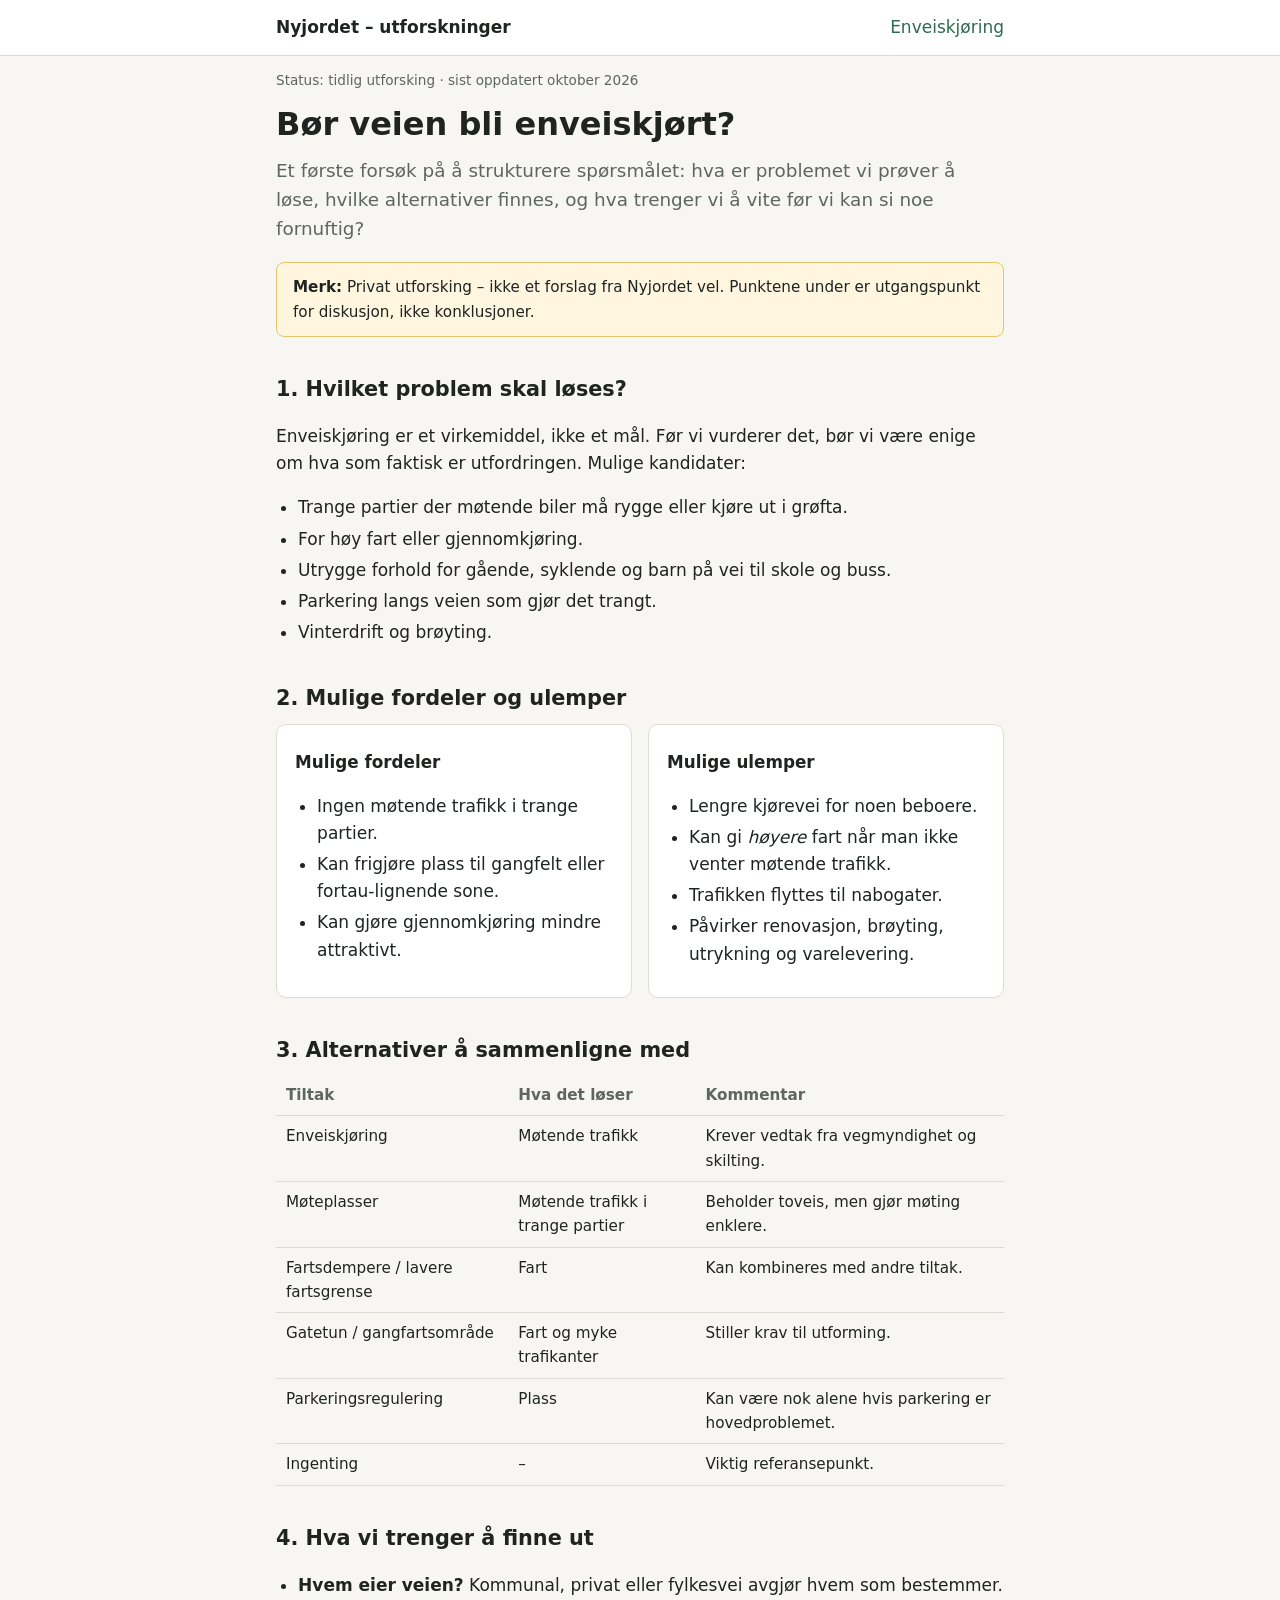
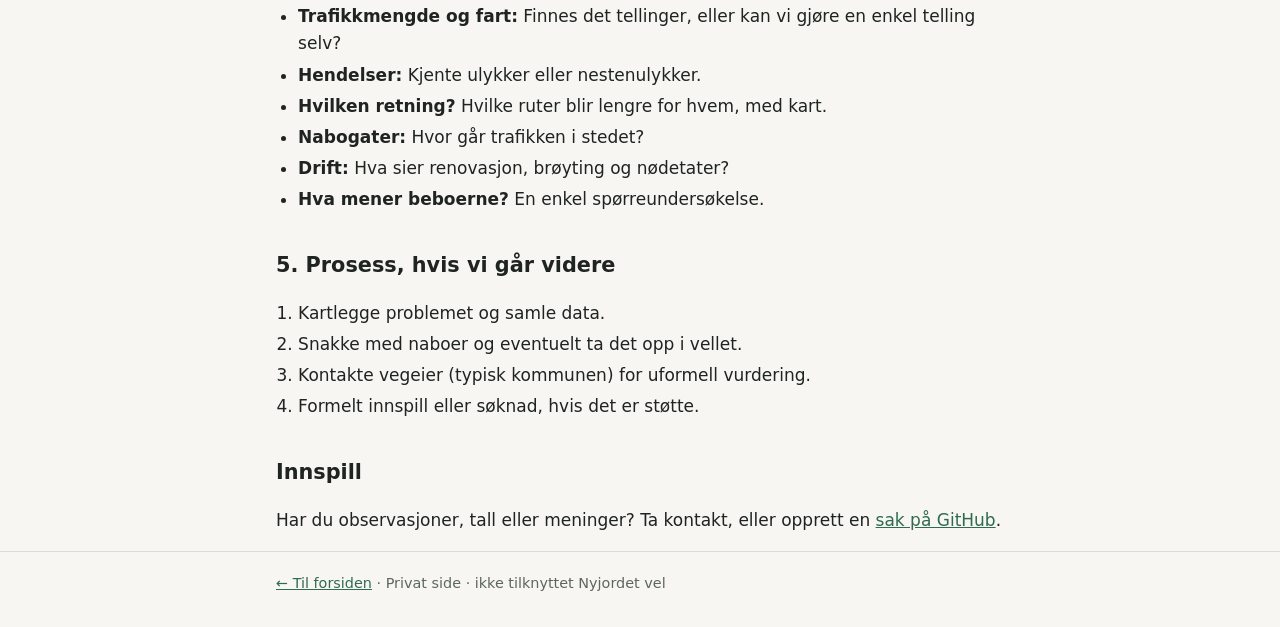
==== enveiskjoring/index.html @ 9915f5ab "Landingsside og side om enveiskjøring Co-Authored-By: Claude Opus 5.5 <noreply@anthropic.com>" ====
<!doctype html>
<html lang="no">
<head>
  <meta charset="utf-8">
  <meta name="viewport" content="width=device-width, initial-scale=1">
  <title>Enveiskjøring på Nyjordet?</title>
  <meta name="description" content="Utforsking av om det gir mening å gjøre veien på Nyjordet om til enveiskjørt.">
  <link rel="stylesheet" href="../style.css">
</head>
<body>
  <header class="site">
    <div class="wrap">
      <a class="brand" href="../">Nyjordet – utforskninger</a>
      <nav><a href="./" aria-current="page">Enveiskjøring</a></nav>
    </div>
  </header>
  <main class="wrap">
    <p class="status">Status: tidlig utforsking · sist oppdatert oktober 2026</p>
    <h1>Bør veien bli enveiskjørt?</h1>
    <p class="lead">Et første forsøk på å strukturere spørsmålet: hva er problemet vi prøver å løse, hvilke alternativer finnes, og hva trenger vi å vite før vi kan si noe fornuftig?</p>

    <p class="note"><strong>Merk:</strong> Privat utforsking – ikke et forslag fra Nyjordet vel. Punktene under er utgangspunkt for diskusjon, ikke konklusjoner.</p>

    <h2>1. Hvilket problem skal løses?</h2>
    <p>Enveiskjøring er et virkemiddel, ikke et mål. Før vi vurderer det, bør vi være enige om hva som faktisk er utfordringen. Mulige kandidater:</p>
    <ul>
      <li>Trange partier der møtende biler må rygge eller kjøre ut i grøfta.</li>
      <li>For høy fart eller gjennomkjøring.</li>
      <li>Utrygge forhold for gående, syklende og barn på vei til skole og buss.</li>
      <li>Parkering langs veien som gjør det trangt.</li>
      <li>Vinterdrift og brøyting.</li>
    </ul>

    <h2>2. Mulige fordeler og ulemper</h2>
    <div class="cols">
      <div>
        <h3>Mulige fordeler</h3>
        <ul>
          <li>Ingen møtende trafikk i trange partier.</li>
          <li>Kan frigjøre plass til gangfelt eller fortau-lignende sone.</li>
          <li>Kan gjøre gjennomkjøring mindre attraktivt.</li>
        </ul>
      </div>
      <div>
        <h3>Mulige ulemper</h3>
        <ul>
          <li>Lengre kjørevei for noen beboere.</li>
          <li>Kan gi <em>høyere</em> fart når man ikke venter møtende trafikk.</li>
          <li>Trafikken flyttes til nabogater.</li>
          <li>Påvirker renovasjon, brøyting, utrykning og varelevering.</li>
        </ul>
      </div>
    </div>

    <h2>3. Alternativer å sammenligne med</h2>
    <div class="table-scroll">
      <table>
        <thead><tr><th>Tiltak</th><th>Hva det løser</th><th>Kommentar</th></tr></thead>
        <tbody>
          <tr><td>Enveiskjøring</td><td>Møtende trafikk</td><td>Krever vedtak fra vegmyndighet og skilting.</td></tr>
          <tr><td>Møteplasser</td><td>Møtende trafikk i trange partier</td><td>Beholder toveis, men gjør møting enklere.</td></tr>
          <tr><td>Fartsdempere / lavere fartsgrense</td><td>Fart</td><td>Kan kombineres med andre tiltak.</td></tr>
          <tr><td>Gatetun / gangfartsområde</td><td>Fart og myke trafikanter</td><td>Stiller krav til utforming.</td></tr>
          <tr><td>Parkeringsregulering</td><td>Plass</td><td>Kan være nok alene hvis parkering er hovedproblemet.</td></tr>
          <tr><td>Ingenting</td><td>–</td><td>Viktig referansepunkt.</td></tr>
        </tbody>
      </table>
    </div>

    <h2>4. Hva vi trenger å finne ut</h2>
    <ul>
      <li><strong>Hvem eier veien?</strong> Kommunal, privat eller fylkesvei avgjør hvem som bestemmer.</li>
      <li><strong>Trafikkmengde og fart:</strong> Finnes det tellinger, eller kan vi gjøre en enkel telling selv?</li>
      <li><strong>Hendelser:</strong> Kjente ulykker eller nestenulykker.</li>
      <li><strong>Hvilken retning?</strong> Hvilke ruter blir lengre for hvem, med kart.</li>
      <li><strong>Nabogater:</strong> Hvor går trafikken i stedet?</li>
      <li><strong>Drift:</strong> Hva sier renovasjon, brøyting og nødetater?</li>
      <li><strong>Hva mener beboerne?</strong> En enkel spørreundersøkelse.</li>
    </ul>

    <h2>5. Prosess, hvis vi går videre</h2>
    <ol>
      <li>Kartlegge problemet og samle data.</li>
      <li>Snakke med naboer og eventuelt ta det opp i vellet.</li>
      <li>Kontakte vegeier (typisk kommunen) for uformell vurdering.</li>
      <li>Formelt innspill eller søknad, hvis det er støtte.</li>
    </ol>

    <h2>Innspill</h2>
    <p>Har du observasjoner, tall eller meninger? Ta kontakt, eller opprett en <a href="https://github.com/dagfrode/nyjordet/issues">sak på GitHub</a>.</p>
  </main>
  <footer>
    <div class="wrap"><a href="../">← Til forsiden</a> · Privat side · ikke tilknyttet Nyjordet vel</div>
  </footer>
</body>
</html>
---- style.css ----
:root {
  --bg: #f7f6f2;
  --surface: #ffffff;
  --text: #1f2421;
  --muted: #5d665f;
  --accent: #2f6b4f;
  --accent-soft: #e3efe8;
  --border: #dcdcd4;
  --warn-bg: #fff6e0;
  --warn-border: #e6c56a;
}
@media (prefers-color-scheme: dark) {
  :root {
    --bg: #161917;
    --surface: #1f2420;
    --text: #e6e9e4;
    --muted: #a3aca5;
    --accent: #7cc4a0;
    --accent-soft: #23342b;
    --border: #333b35;
    --warn-bg: #2e2816;
    --warn-border: #7a6526;
  }
}
* { box-sizing: border-box; }
body {
  margin: 0;
  background: var(--bg);
  color: var(--text);
  font: 17px/1.6 system-ui, -apple-system, "Segoe UI", Roboto, sans-serif;
}
.wrap { max-width: 760px; margin: 0 auto; padding: 0 16px; }
header.site { border-bottom: 1px solid var(--border); background: var(--surface); }
header.site .wrap { display: flex; justify-content: space-between; align-items: center; padding-top: 14px; padding-bottom: 14px; gap: 12px; flex-wrap: wrap; }
header.site a.brand { font-weight: 700; color: var(--text); text-decoration: none; }
header.site nav a { color: var(--muted); text-decoration: none; margin-left: 16px; }
header.site nav a:hover, header.site nav a[aria-current] { color: var(--accent); }
main { padding: 32px 0 48px; }
h1 { font-size: 2rem; line-height: 1.2; margin: 0 0 12px; }
h2 { font-size: 1.3rem; margin: 36px 0 8px; }
h3 { font-size: 1.05rem; margin: 20px 0 4px; }
p.lead { font-size: 1.15rem; color: var(--muted); margin-top: 0; }
a { color: var(--accent); }
.note {
  background: var(--warn-bg);
  border: 1px solid var(--warn-border);
  border-radius: 8px;
  padding: 12px 16px;
  font-size: 0.95rem;
}
.cards { display: grid; gap: 16px; grid-template-columns: repeat(auto-fit, minmax(240px, 1fr)); margin-top: 16px; }
.card {
  display: block;
  background: var(--surface);
  border: 1px solid var(--border);
  border-radius: 10px;
  padding: 18px;
  color: var(--text);
  text-decoration: none;
}
a.card:hover { border-color: var(--accent); }
.card .tag { display: inline-block; font-size: 0.8rem; background: var(--accent-soft); color: var(--accent); padding: 2px 8px; border-radius: 999px; margin-bottom: 8px; }
.card.placeholder { color: var(--muted); border-style: dashed; }
.card h3 { margin: 0 0 4px; }
.card p { margin: 0; color: var(--muted); font-size: 0.95rem; }
.cols { display: grid; gap: 16px; grid-template-columns: repeat(auto-fit, minmax(260px, 1fr)); }
.cols > div { background: var(--surface); border: 1px solid var(--border); border-radius: 10px; padding: 4px 18px 12px; }
ul, ol { padding-left: 1.3em; }
li { margin: 4px 0; }
table { width: 100%; border-collapse: collapse; font-size: 0.95rem; }
.table-scroll { overflow-x: auto; }
th, td { text-align: left; padding: 8px 10px; border-bottom: 1px solid var(--border); vertical-align: top; }
th { color: var(--muted); font-weight: 600; }
.status { font-size: 0.85rem; color: var(--muted); }
footer { border-top: 1px solid var(--border); padding: 20px 0 32px; color: var(--muted); font-size: 0.9rem; }
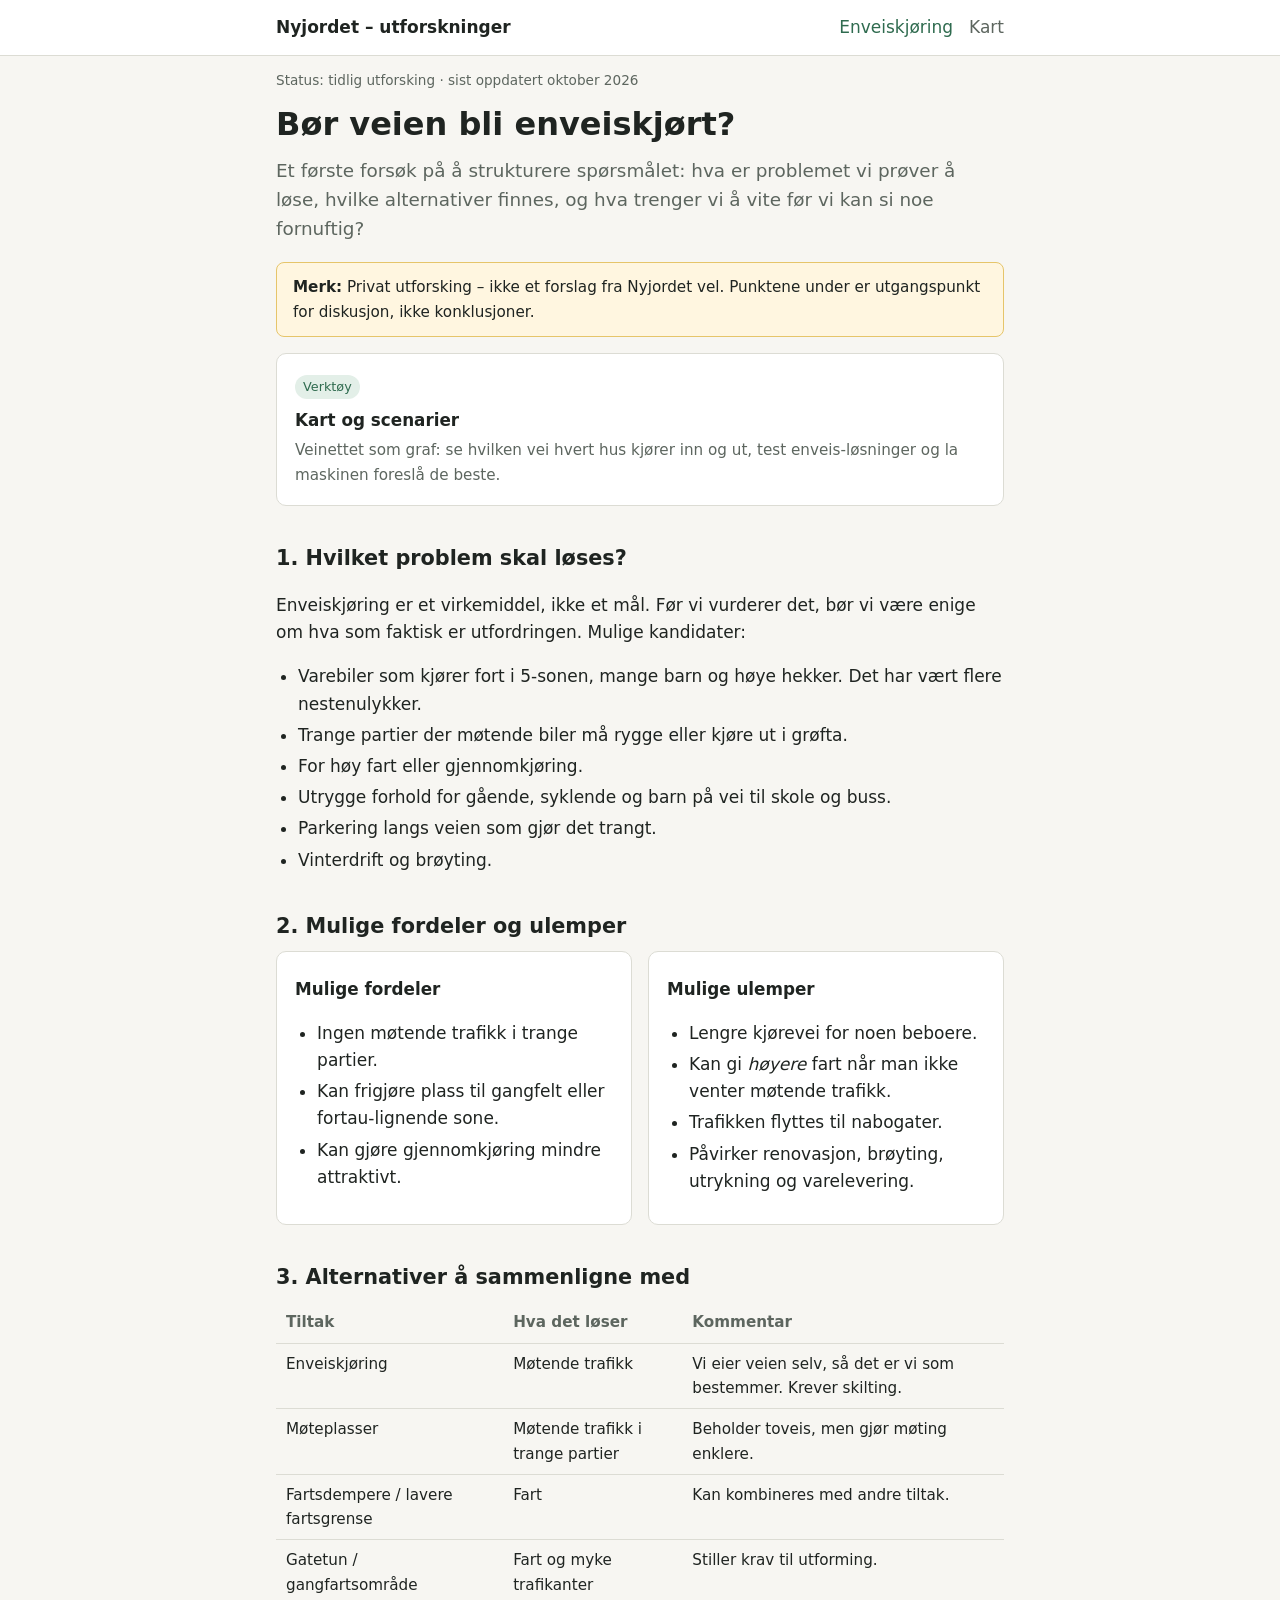
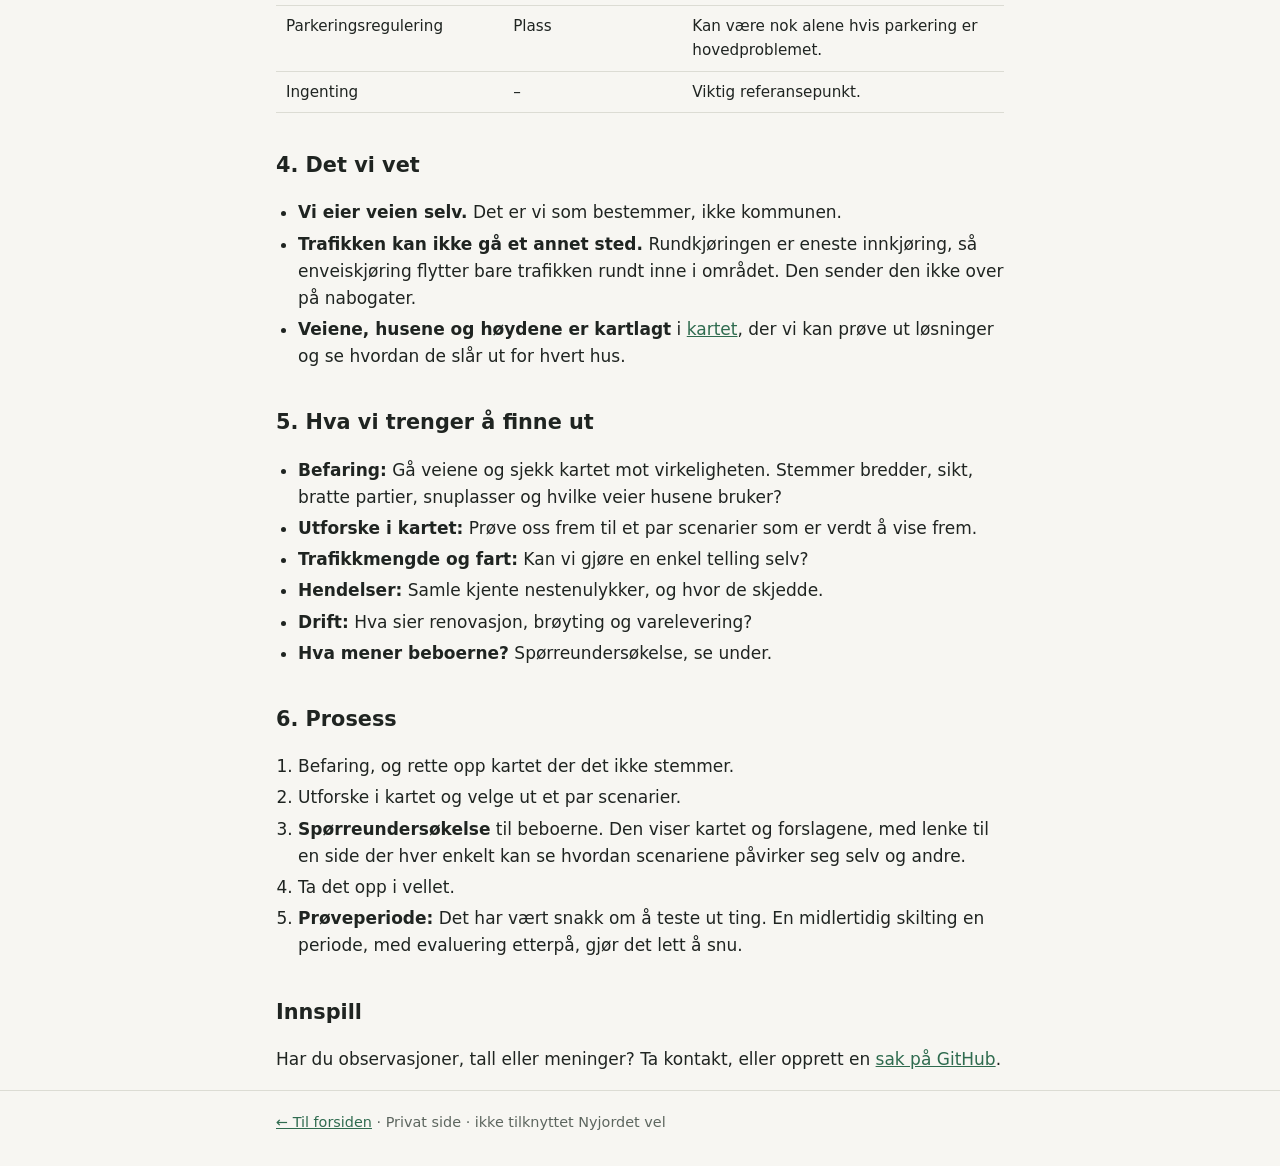
==== commit 778cde6f: "Kart og scenarioverktøy for enveiskjøring Veinettet som graf med ruter per hus fra og til rundkjørin" ====
--- a/enveiskjoring/index.html
+++ b/enveiskjoring/index.html
@@ -11,7 +11,7 @@
   <header class="site">
     <div class="wrap">
       <a class="brand" href="../">Nyjordet – utforskninger</a>
-      <nav><a href="./" aria-current="page">Enveiskjøring</a></nav>
+      <nav><a href="./" aria-current="page">Enveiskjøring</a><a href="kart/">Kart</a></nav>
     </div>
   </header>
   <main class="wrap">
@@ -21,9 +21,18 @@
 
     <p class="note"><strong>Merk:</strong> Privat utforsking – ikke et forslag fra Nyjordet vel. Punktene under er utgangspunkt for diskusjon, ikke konklusjoner.</p>
 
+    <div class="cards">
+      <a class="card" href="kart/">
+        <span class="tag">Verktøy</span>
+        <h3>Kart og scenarier</h3>
+        <p>Veinettet som graf: se hvilken vei hvert hus kjører inn og ut, test enveis-løsninger og la maskinen foreslå de beste.</p>
+      </a>
+    </div>
+
     <h2>1. Hvilket problem skal løses?</h2>
     <p>Enveiskjøring er et virkemiddel, ikke et mål. Før vi vurderer det, bør vi være enige om hva som faktisk er utfordringen. Mulige kandidater:</p>
     <ul>
+      <li>Varebiler som kjører fort i 5-sonen, mange barn og høye hekker. Det har vært flere nestenulykker.</li>
       <li>Trange partier der møtende biler må rygge eller kjøre ut i grøfta.</li>
       <li>For høy fart eller gjennomkjøring.</li>
       <li>Utrygge forhold for gående, syklende og barn på vei til skole og buss.</li>
@@ -57,7 +66,7 @@
       <table>
         <thead><tr><th>Tiltak</th><th>Hva det løser</th><th>Kommentar</th></tr></thead>
         <tbody>
-          <tr><td>Enveiskjøring</td><td>Møtende trafikk</td><td>Krever vedtak fra vegmyndighet og skilting.</td></tr>
+          <tr><td>Enveiskjøring</td><td>Møtende trafikk</td><td>Vi eier veien selv, så det er vi som bestemmer. Krever skilting.</td></tr>
           <tr><td>Møteplasser</td><td>Møtende trafikk i trange partier</td><td>Beholder toveis, men gjør møting enklere.</td></tr>
           <tr><td>Fartsdempere / lavere fartsgrense</td><td>Fart</td><td>Kan kombineres med andre tiltak.</td></tr>
           <tr><td>Gatetun / gangfartsområde</td><td>Fart og myke trafikanter</td><td>Stiller krav til utforming.</td></tr>
@@ -67,23 +76,30 @@
       </table>
     </div>
 
-    <h2>4. Hva vi trenger å finne ut</h2>
+    <h2>4. Det vi vet</h2>
     <ul>
-      <li><strong>Hvem eier veien?</strong> Kommunal, privat eller fylkesvei avgjør hvem som bestemmer.</li>
-      <li><strong>Trafikkmengde og fart:</strong> Finnes det tellinger, eller kan vi gjøre en enkel telling selv?</li>
-      <li><strong>Hendelser:</strong> Kjente ulykker eller nestenulykker.</li>
-      <li><strong>Hvilken retning?</strong> Hvilke ruter blir lengre for hvem, med kart.</li>
-      <li><strong>Nabogater:</strong> Hvor går trafikken i stedet?</li>
-      <li><strong>Drift:</strong> Hva sier renovasjon, brøyting og nødetater?</li>
-      <li><strong>Hva mener beboerne?</strong> En enkel spørreundersøkelse.</li>
+      <li><strong>Vi eier veien selv.</strong> Det er vi som bestemmer, ikke kommunen.</li>
+      <li><strong>Trafikken kan ikke gå et annet sted.</strong> Rundkjøringen er eneste innkjøring, så enveiskjøring flytter bare trafikken rundt inne i området. Den sender den ikke over på nabogater.</li>
+      <li><strong>Veiene, husene og høydene er kartlagt</strong> i <a href="kart/">kartet</a>, der vi kan prøve ut løsninger og se hvordan de slår ut for hvert hus.</li>
     </ul>
 
-    <h2>5. Prosess, hvis vi går videre</h2>
+    <h2>5. Hva vi trenger å finne ut</h2>
+    <ul>
+      <li><strong>Befaring:</strong> Gå veiene og sjekk kartet mot virkeligheten. Stemmer bredder, sikt, bratte partier, snuplasser og hvilke veier husene bruker?</li>
+      <li><strong>Utforske i kartet:</strong> Prøve oss frem til et par scenarier som er verdt å vise frem.</li>
+      <li><strong>Trafikkmengde og fart:</strong> Kan vi gjøre en enkel telling selv?</li>
+      <li><strong>Hendelser:</strong> Samle kjente nestenulykker, og hvor de skjedde.</li>
+      <li><strong>Drift:</strong> Hva sier renovasjon, brøyting og varelevering?</li>
+      <li><strong>Hva mener beboerne?</strong> Spørreundersøkelse, se under.</li>
+    </ul>
+
+    <h2>6. Prosess</h2>
     <ol>
-      <li>Kartlegge problemet og samle data.</li>
-      <li>Snakke med naboer og eventuelt ta det opp i vellet.</li>
-      <li>Kontakte vegeier (typisk kommunen) for uformell vurdering.</li>
-      <li>Formelt innspill eller søknad, hvis det er støtte.</li>
+      <li>Befaring, og rette opp kartet der det ikke stemmer.</li>
+      <li>Utforske i kartet og velge ut et par scenarier.</li>
+      <li><strong>Spørreundersøkelse</strong> til beboerne. Den viser kartet og forslagene, med lenke til en side der hver enkelt kan se hvordan scenariene påvirker seg selv og andre.</li>
+      <li>Ta det opp i vellet.</li>
+      <li><strong>Prøveperiode:</strong> Det har vært snakk om å teste ut ting. En midlertidig skilting en periode, med evaluering etterpå, gjør det lett å snu.</li>
     </ol>
 
     <h2>Innspill</h2>
